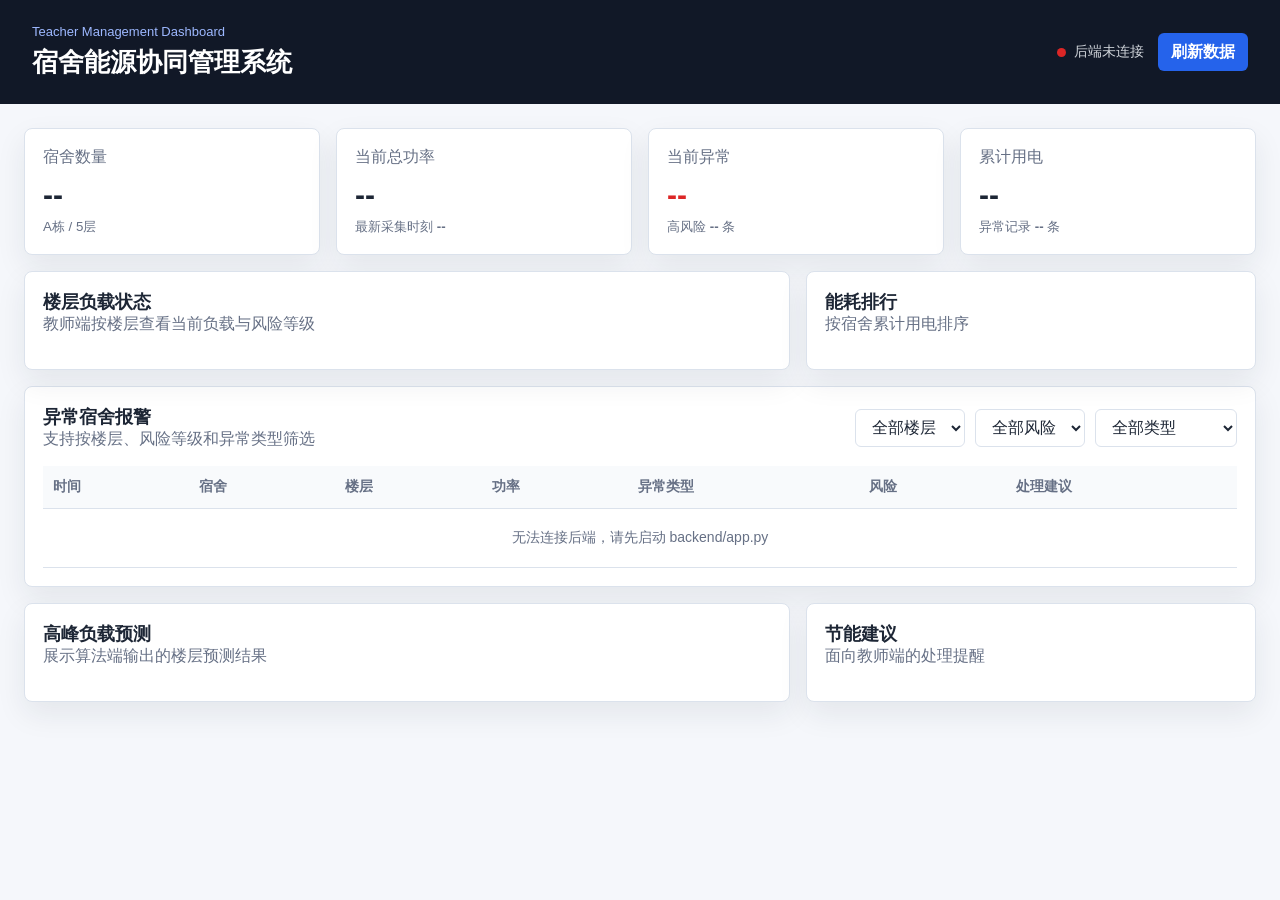
==== frontend/index.html @ a2624750 "python教师端前端" ====
<!doctype html>
<html lang="zh-CN">
  <head>
    <meta charset="UTF-8" />
    <meta name="viewport" content="width=device-width, initial-scale=1.0" />
    <title>宿舍能源协同管理系统 - 教师端</title>
    <link rel="stylesheet" href="./styles.css" />
  </head>
  <body>
    <header class="topbar">
      <div>
        <p class="eyebrow">Teacher Management Dashboard</p>
        <h1>宿舍能源协同管理系统</h1>
      </div>
      <div class="toolbar">
        <span id="apiStatus" class="status-dot">连接中</span>
        <button id="refreshBtn" type="button">刷新数据</button>
      </div>
    </header>

    <main>
      <section class="summary-grid" aria-label="系统总览">
        <article class="metric">
          <span>宿舍数量</span>
          <strong id="dormCount">--</strong>
          <small id="buildingInfo">A栋 / 5层</small>
        </article>
        <article class="metric">
          <span>当前总功率</span>
          <strong id="currentPower">--</strong>
          <small>最新采集时刻 <b id="latestTime">--</b></small>
        </article>
        <article class="metric warn">
          <span>当前异常</span>
          <strong id="currentAbnormal">--</strong>
          <small>高风险 <b id="highRiskCount">--</b> 条</small>
        </article>
        <article class="metric">
          <span>累计用电</span>
          <strong id="totalEnergy">--</strong>
          <small>异常记录 <b id="abnormalTotal">--</b> 条</small>
        </article>
      </section>

      <section class="layout">
        <div class="panel wide">
          <div class="panel-head">
            <div>
              <h2>楼层负载状态</h2>
              <p>教师端按楼层查看当前负载与风险等级</p>
            </div>
          </div>
          <div id="floorCards" class="floor-grid"></div>
        </div>

        <div class="panel">
          <div class="panel-head">
            <div>
              <h2>能耗排行</h2>
              <p>按宿舍累计用电排序</p>
            </div>
          </div>
          <div id="rankingList" class="ranking-list"></div>
        </div>
      </section>

      <section class="panel">
        <div class="panel-head table-head">
          <div>
            <h2>异常宿舍报警</h2>
            <p>支持按楼层、风险等级和异常类型筛选</p>
          </div>
          <div class="filters">
            <select id="floorFilter" aria-label="楼层筛选">
              <option value="">全部楼层</option>
              <option value="1">1楼</option>
              <option value="2">2楼</option>
              <option value="3">3楼</option>
              <option value="4">4楼</option>
              <option value="5">5楼</option>
            </select>
            <select id="riskFilter" aria-label="风险筛选">
              <option value="">全部风险</option>
              <option value="中">中风险</option>
              <option value="高">高风险</option>
            </select>
            <select id="typeFilter" aria-label="异常类型筛选">
              <option value="">全部类型</option>
              <option value="无人宿舍耗电">无人宿舍耗电</option>
              <option value="疑似高功率违规用电">高功率违规</option>
              <option value="楼层过载风险">楼层过载</option>
            </select>
          </div>
        </div>
        <div class="table-wrap">
          <table>
            <thead>
              <tr>
                <th>时间</th>
                <th>宿舍</th>
                <th>楼层</th>
                <th>功率</th>
                <th>异常类型</th>
                <th>风险</th>
                <th>处理建议</th>
              </tr>
            </thead>
            <tbody id="abnormalTable"></tbody>
          </table>
        </div>
      </section>

      <section class="layout">
        <div class="panel">
          <div class="panel-head">
            <div>
              <h2>高峰负载预测</h2>
              <p>展示算法端输出的楼层预测结果</p>
            </div>
          </div>
          <div id="predictionList" class="compact-list"></div>
        </div>

        <div class="panel">
          <div class="panel-head">
            <div>
              <h2>节能建议</h2>
              <p>面向教师端的处理提醒</p>
            </div>
          </div>
          <div id="suggestionList" class="compact-list"></div>
        </div>
      </section>
    </main>

    <script src="./app.js"></script>
  </body>
</html>
---- frontend/styles.css ----
:root {
  --bg: #f5f7fb;
  --panel: #ffffff;
  --text: #1d2635;
  --muted: #667085;
  --line: #dbe2ec;
  --brand: #2563eb;
  --brand-soft: #eaf1ff;
  --good: #0f9f6e;
  --warn: #d97706;
  --danger: #dc2626;
  --shadow: 0 12px 30px rgba(29, 38, 53, 0.08);
}

* {
  box-sizing: border-box;
}

body {
  margin: 0;
  background: var(--bg);
  color: var(--text);
  font-family: "Microsoft YaHei", "PingFang SC", Arial, sans-serif;
}

.topbar {
  display: flex;
  align-items: center;
  justify-content: space-between;
  gap: 24px;
  padding: 24px 32px;
  background: #111827;
  color: #fff;
}

.eyebrow {
  margin: 0 0 6px;
  color: #9db8ff;
  font-size: 13px;
}

h1,
h2,
p {
  margin: 0;
}

h1 {
  font-size: 26px;
  font-weight: 700;
}

h2 {
  font-size: 18px;
}

.toolbar {
  display: flex;
  align-items: center;
  gap: 14px;
}

button,
select {
  height: 38px;
  border: 1px solid var(--line);
  border-radius: 6px;
  background: #fff;
  color: var(--text);
  padding: 0 12px;
  font: inherit;
}

button {
  cursor: pointer;
  border-color: transparent;
  background: var(--brand);
  color: #fff;
  font-weight: 600;
}

.status-dot {
  display: inline-flex;
  align-items: center;
  gap: 8px;
  color: #d1d5db;
  font-size: 14px;
}

.status-dot::before {
  content: "";
  width: 9px;
  height: 9px;
  border-radius: 50%;
  background: var(--warn);
}

.status-dot.online::before {
  background: var(--good);
}

.status-dot.offline::before {
  background: var(--danger);
}

main {
  width: min(1360px, calc(100% - 48px));
  margin: 24px auto 40px;
}

.summary-grid {
  display: grid;
  grid-template-columns: repeat(4, minmax(0, 1fr));
  gap: 16px;
}

.metric,
.panel {
  background: var(--panel);
  border: 1px solid var(--line);
  border-radius: 8px;
  box-shadow: var(--shadow);
}

.metric {
  padding: 18px;
}

.metric span,
.metric small,
.panel-head p {
  color: var(--muted);
}

.metric strong {
  display: block;
  margin: 10px 0 6px;
  font-size: 30px;
  line-height: 1.1;
}

.metric.warn strong {
  color: var(--danger);
}

.layout {
  display: grid;
  grid-template-columns: minmax(0, 1.7fr) minmax(320px, 1fr);
  gap: 16px;
  margin-top: 16px;
}

.panel {
  margin-top: 16px;
  padding: 18px;
}

.layout .panel {
  margin-top: 0;
}

.panel-head {
  display: flex;
  align-items: flex-start;
  justify-content: space-between;
  gap: 16px;
  margin-bottom: 16px;
}

.table-head {
  align-items: center;
}

.filters {
  display: flex;
  flex-wrap: wrap;
  gap: 10px;
}

.floor-grid {
  display: grid;
  grid-template-columns: repeat(5, minmax(0, 1fr));
  gap: 12px;
}

.floor-card {
  border: 1px solid var(--line);
  border-radius: 8px;
  padding: 14px;
  background: #fbfcff;
}

.floor-card strong {
  display: block;
  margin: 8px 0;
  font-size: 24px;
}

.tag {
  display: inline-flex;
  align-items: center;
  justify-content: center;
  min-width: 42px;
  height: 24px;
  border-radius: 999px;
  padding: 0 10px;
  font-size: 13px;
  font-weight: 700;
}

.risk-low {
  background: #e8f7f1;
  color: var(--good);
}

.risk-mid {
  background: #fff4df;
  color: var(--warn);
}

.risk-high {
  background: #ffebeb;
  color: var(--danger);
}

.ranking-list,
.compact-list {
  display: grid;
  gap: 10px;
}

.rank-item,
.compact-item {
  display: grid;
  grid-template-columns: auto 1fr auto;
  align-items: center;
  gap: 12px;
  border: 1px solid var(--line);
  border-radius: 8px;
  padding: 11px 12px;
  background: #fbfcff;
}

.rank-num {
  width: 28px;
  height: 28px;
  border-radius: 50%;
  background: var(--brand-soft);
  color: var(--brand);
  display: inline-flex;
  align-items: center;
  justify-content: center;
  font-weight: 700;
}

.table-wrap {
  overflow-x: auto;
}

table {
  width: 100%;
  border-collapse: collapse;
  min-width: 920px;
}

th,
td {
  border-bottom: 1px solid var(--line);
  padding: 12px 10px;
  text-align: left;
  vertical-align: top;
  font-size: 14px;
}

th {
  color: var(--muted);
  font-weight: 700;
  background: #f8fafc;
}

td:last-child {
  max-width: 420px;
}

.empty {
  padding: 20px;
  color: var(--muted);
  text-align: center;
}

@media (max-width: 980px) {
  .summary-grid,
  .layout,
  .floor-grid {
    grid-template-columns: 1fr;
  }

  .topbar,
  .panel-head,
  .table-head {
    flex-direction: column;
    align-items: stretch;
  }

  main {
    width: min(100% - 28px, 1360px);
  }
}
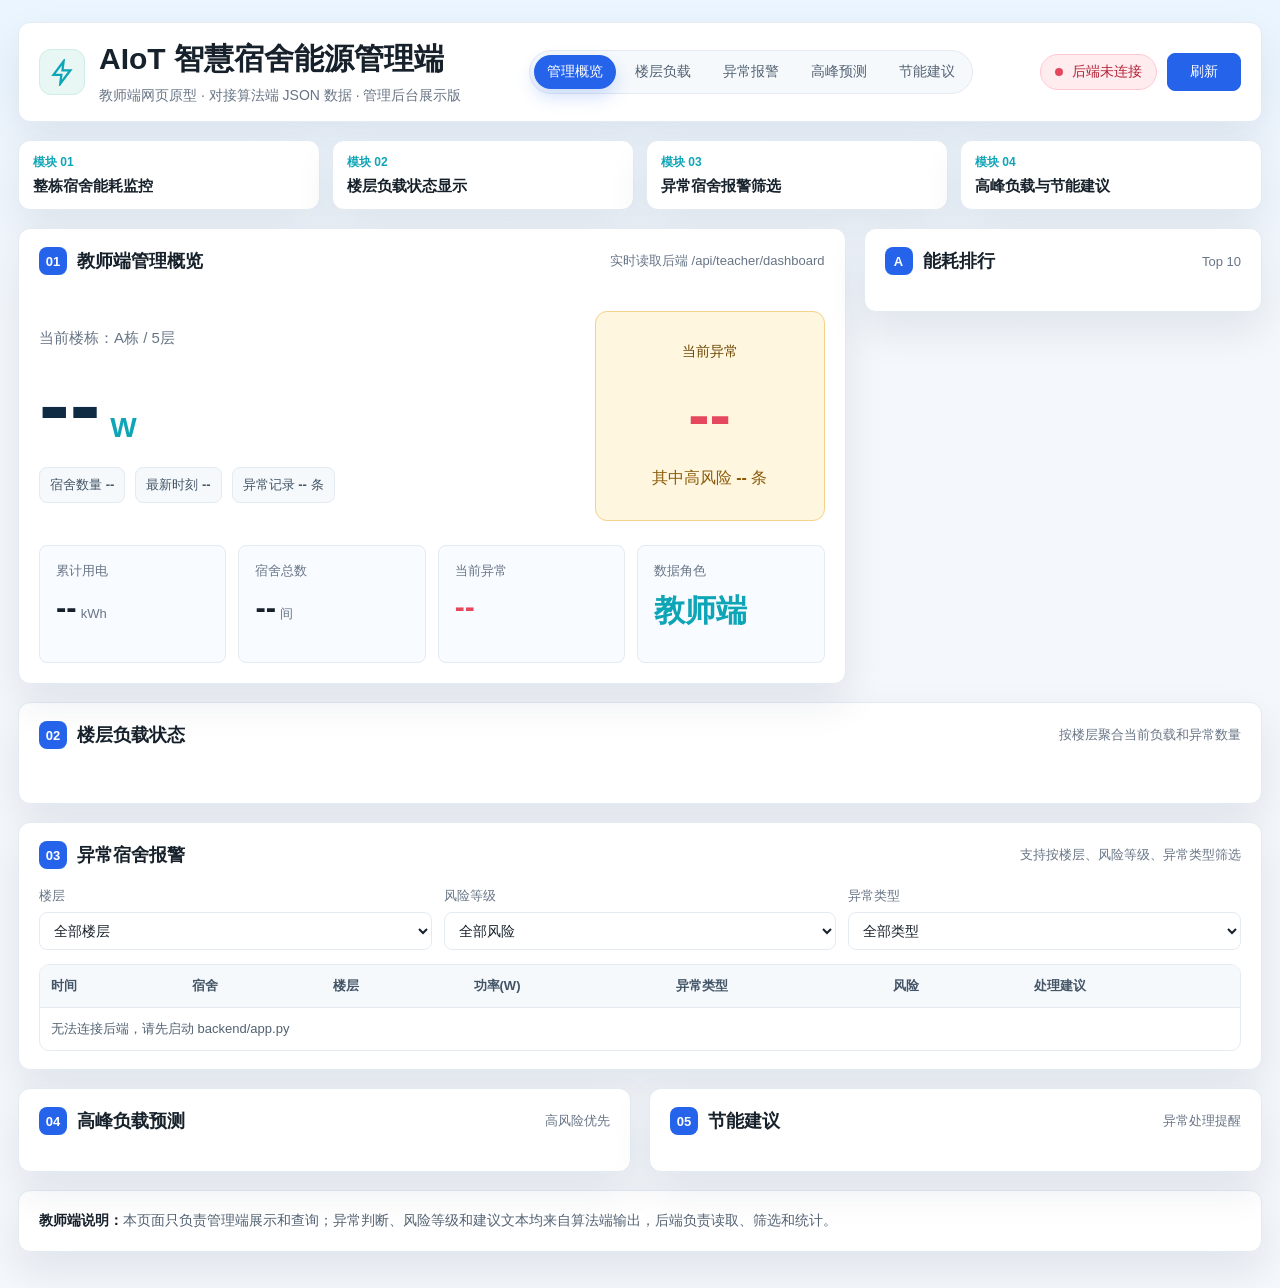
==== commit 08b5b0f0: "统一教师端前端风格" ====
--- a/frontend/index.html
+++ b/frontend/index.html
@@ -3,74 +3,115 @@
   <head>
     <meta charset="UTF-8" />
     <meta name="viewport" content="width=device-width, initial-scale=1.0" />
-    <title>宿舍能源协同管理系统 - 教师端</title>
+    <title>AIoT 智慧宿舍能源管理端</title>
     <link rel="stylesheet" href="./styles.css" />
   </head>
   <body>
-    <header class="topbar">
-      <div>
-        <p class="eyebrow">Teacher Management Dashboard</p>
-        <h1>宿舍能源协同管理系统</h1>
-      </div>
-      <div class="toolbar">
-        <span id="apiStatus" class="status-dot">连接中</span>
-        <button id="refreshBtn" type="button">刷新数据</button>
-      </div>
-    </header>
+    <main class="app">
+      <header class="topbar">
+        <div class="brand">
+          <div class="brand-mark" aria-hidden="true">
+            <svg viewBox="0 0 24 24" fill="none" stroke="currentColor" stroke-width="2">
+              <path d="M13 2 4 14h7l-1 8 9-12h-7l1-8Z"></path>
+            </svg>
+          </div>
+          <div>
+            <h1>AIoT 智慧宿舍能源管理端</h1>
+            <p class="subtitle">教师端网页原型 · 对接算法端 JSON 数据 · 管理后台展示版</p>
+          </div>
+        </div>
 
-    <main>
-      <section class="summary-grid" aria-label="系统总览">
-        <article class="metric">
-          <span>宿舍数量</span>
-          <strong id="dormCount">--</strong>
-          <small id="buildingInfo">A栋 / 5层</small>
-        </article>
-        <article class="metric">
-          <span>当前总功率</span>
-          <strong id="currentPower">--</strong>
-          <small>最新采集时刻 <b id="latestTime">--</b></small>
-        </article>
-        <article class="metric warn">
-          <span>当前异常</span>
-          <strong id="currentAbnormal">--</strong>
-          <small>高风险 <b id="highRiskCount">--</b> 条</small>
-        </article>
-        <article class="metric">
-          <span>累计用电</span>
-          <strong id="totalEnergy">--</strong>
-          <small>异常记录 <b id="abnormalTotal">--</b> 条</small>
-        </article>
+        <nav class="nav-links" aria-label="页面导航">
+          <a href="#overview" class="active">管理概览</a>
+          <a href="#floors">楼层负载</a>
+          <a href="#alerts">异常报警</a>
+          <a href="#predictions">高峰预测</a>
+          <a href="#suggestions">节能建议</a>
+        </nav>
+
+        <div class="top-actions">
+          <div id="apiStatus" class="status-pill"><span class="pulse"></span> 连接中</div>
+          <button id="refreshBtn" class="query-button" type="button">刷新</button>
+        </div>
+      </header>
+
+      <section class="module-strip" aria-label="教师端核心功能">
+        <div class="module-pill"><span>模块 01</span><b>整栋宿舍能耗监控</b></div>
+        <div class="module-pill"><span>模块 02</span><b>楼层负载状态显示</b></div>
+        <div class="module-pill"><span>模块 03</span><b>异常宿舍报警筛选</b></div>
+        <div class="module-pill"><span>模块 04</span><b>高峰负载与节能建议</b></div>
       </section>
 
-      <section class="layout">
-        <div class="panel wide">
-          <div class="panel-head">
+      <section class="manager-grid" id="overview">
+        <article class="panel live-panel manager-hero">
+          <div class="panel-header">
+            <h2 class="module-title"><span class="module-index">01</span>教师端管理概览</h2>
+            <span class="panel-note">实时读取后端 /api/teacher/dashboard</span>
+          </div>
+          <div class="overview-main">
             <div>
-              <h2>楼层负载状态</h2>
-              <p>教师端按楼层查看当前负载与风险等级</p>
+              <div class="room">当前楼栋：<span id="buildingInfo">A栋 / 5层</span></div>
+              <div class="watts"><strong id="currentPower">--</strong><span>W</span></div>
+              <div class="readout-meta">
+                <span class="mini-chip">宿舍数量 <b id="dormCount">--</b></span>
+                <span class="mini-chip">最新时刻 <b id="latestTime">--</b></span>
+                <span class="mini-chip">异常记录 <b id="abnormalTotal">--</b> 条</span>
+              </div>
+            </div>
+            <div class="risk-box">
+              <span>当前异常</span>
+              <strong id="currentAbnormal">--</strong>
+              <p>其中高风险 <b id="highRiskCount">--</b> 条</p>
             </div>
           </div>
-          <div id="floorCards" class="floor-grid"></div>
+          <div class="metric-grid">
+            <div class="metric">
+              <label>累计用电</label>
+              <strong id="totalEnergy">--</strong><span>kWh</span>
+            </div>
+            <div class="metric">
+              <label>宿舍总数</label>
+              <strong id="dormCountMirror">--</strong><span>间</span>
+            </div>
+            <div class="metric">
+              <label>当前异常</label>
+              <span class="status-text" id="currentAbnormalMirror">--</span>
+            </div>
+            <div class="metric">
+              <label>数据角色</label>
+              <strong class="role-text">教师端</strong>
+            </div>
+          </div>
+        </article>
+
+        <aside class="side">
+          <article class="panel">
+            <div class="panel-header">
+              <h2 class="module-title"><span class="module-index">A</span>能耗排行</h2>
+              <span class="panel-note">Top 10</span>
+            </div>
+            <div id="rankingList" class="ranking-list"></div>
+          </article>
+        </aside>
+      </section>
+
+      <section class="panel floor-panel" id="floors">
+        <div class="panel-header">
+          <h2 class="module-title"><span class="module-index">02</span>楼层负载状态</h2>
+          <span class="panel-note">按楼层聚合当前负载和异常数量</span>
+        </div>
+        <div id="floorCards" class="module-strip floor-strip"></div>
+      </section>
+
+      <section class="panel query-panel" id="alerts">
+        <div class="panel-header">
+          <h2 class="module-title"><span class="module-index">03</span>异常宿舍报警</h2>
+          <span class="panel-note">支持按楼层、风险等级、异常类型筛选</span>
         </div>
 
-        <div class="panel">
-          <div class="panel-head">
-            <div>
-              <h2>能耗排行</h2>
-              <p>按宿舍累计用电排序</p>
-            </div>
-          </div>
-          <div id="rankingList" class="ranking-list"></div>
-        </div>
-      </section>
-
-      <section class="panel">
-        <div class="panel-head table-head">
-          <div>
-            <h2>异常宿舍报警</h2>
-            <p>支持按楼层、风险等级和异常类型筛选</p>
-          </div>
-          <div class="filters">
+        <div class="query-filters teacher-filters">
+          <label>
+            <span>楼层</span>
             <select id="floorFilter" aria-label="楼层筛选">
               <option value="">全部楼层</option>
               <option value="1">1楼</option>
@@ -79,27 +120,34 @@
               <option value="4">4楼</option>
               <option value="5">5楼</option>
             </select>
+          </label>
+          <label>
+            <span>风险等级</span>
             <select id="riskFilter" aria-label="风险筛选">
               <option value="">全部风险</option>
               <option value="中">中风险</option>
               <option value="高">高风险</option>
             </select>
+          </label>
+          <label>
+            <span>异常类型</span>
             <select id="typeFilter" aria-label="异常类型筛选">
               <option value="">全部类型</option>
               <option value="无人宿舍耗电">无人宿舍耗电</option>
               <option value="疑似高功率违规用电">高功率违规</option>
               <option value="楼层过载风险">楼层过载</option>
             </select>
-          </div>
+          </label>
         </div>
+
         <div class="table-wrap">
-          <table>
+          <table class="data-table">
             <thead>
               <tr>
                 <th>时间</th>
                 <th>宿舍</th>
                 <th>楼层</th>
-                <th>功率</th>
+                <th>功率(W)</th>
                 <th>异常类型</th>
                 <th>风险</th>
                 <th>处理建议</th>
@@ -110,26 +158,26 @@
         </div>
       </section>
 
-      <section class="layout">
-        <div class="panel">
-          <div class="panel-head">
-            <div>
-              <h2>高峰负载预测</h2>
-              <p>展示算法端输出的楼层预测结果</p>
-            </div>
+      <section class="content-grid bottom-grid">
+        <article class="panel" id="predictions">
+          <div class="panel-header">
+            <h2 class="module-title"><span class="module-index">04</span>高峰负载预测</h2>
+            <span class="panel-note">高风险优先</span>
           </div>
-          <div id="predictionList" class="compact-list"></div>
-        </div>
+          <div id="predictionList" class="notice-list"></div>
+        </article>
 
-        <div class="panel">
-          <div class="panel-head">
-            <div>
-              <h2>节能建议</h2>
-              <p>面向教师端的处理提醒</p>
-            </div>
+        <article class="panel" id="suggestions">
+          <div class="panel-header">
+            <h2 class="module-title"><span class="module-index">05</span>节能建议</h2>
+            <span class="panel-note">异常处理提醒</span>
           </div>
-          <div id="suggestionList" class="compact-list"></div>
-        </div>
+          <div id="suggestionList" class="advice-list"></div>
+        </article>
+      </section>
+
+      <section class="footer-script">
+        <b>教师端说明：</b>本页面只负责管理端展示和查询；异常判断、风险等级和建议文本均来自算法端输出，后端负责读取、筛选和统计。
       </section>
     </main>
 
--- a/frontend/styles.css
+++ b/frontend/styles.css
@@ -1,308 +1,698 @@
 :root {
-  --bg: #f5f7fb;
+  --bg: #f4f7fb;
   --panel: #ffffff;
-  --text: #1d2635;
-  --muted: #667085;
-  --line: #dbe2ec;
-  --brand: #2563eb;
-  --brand-soft: #eaf1ff;
-  --good: #0f9f6e;
-  --warn: #d97706;
-  --danger: #dc2626;
-  --shadow: 0 12px 30px rgba(29, 38, 53, 0.08);
+  --panel-strong: #f8fbff;
+  --line: #e3eaf2;
+  --text: #17212b;
+  --muted: #687586;
+  --cyan: #0ea5b7;
+  --green: #18a66a;
+  --amber: #d89513;
+  --red: #e5485d;
+  --blue: #2563eb;
+  --shadow: 0 18px 42px rgba(27, 47, 73, 0.09);
+  font-family: "Inter", "PingFang SC", "Microsoft YaHei", Arial, sans-serif;
 }
 
 * {
   box-sizing: border-box;
 }
 
+html {
+  scroll-behavior: smooth;
+}
+
 body {
   margin: 0;
-  background: var(--bg);
+  min-height: 100vh;
   color: var(--text);
-  font-family: "Microsoft YaHei", "PingFang SC", Arial, sans-serif;
+  background:
+    linear-gradient(180deg, #eaf5ff 0, rgba(234, 245, 255, 0) 330px),
+    var(--bg);
+  overflow-x: hidden;
+}
+
+.app {
+  width: min(1280px, calc(100% - 36px));
+  margin: 0 auto;
+  padding: 22px 0 36px;
+}
+
+.topbar,
+.panel,
+.module-pill,
+.footer-script {
+  border: 1px solid var(--line);
+  background: var(--panel);
+  box-shadow: var(--shadow);
 }
 
 .topbar {
   display: flex;
   align-items: center;
   justify-content: space-between;
-  gap: 24px;
-  padding: 24px 32px;
-  background: #111827;
-  color: #fff;
-}
-
-.eyebrow {
-  margin: 0 0 6px;
-  color: #9db8ff;
-  font-size: 13px;
+  gap: 18px;
+  padding: 16px 20px;
+  border-radius: 12px;
+}
+
+.brand {
+  display: flex;
+  align-items: center;
+  gap: 14px;
+  min-width: 0;
+}
+
+.brand-mark {
+  width: 46px;
+  height: 46px;
+  display: grid;
+  place-items: center;
+  border-radius: 12px;
+  color: var(--cyan);
+  background: #e8f7f4;
+  border: 1px solid #cdeee7;
+  flex: 0 0 auto;
+}
+
+.brand-mark svg {
+  width: 27px;
+  height: 27px;
 }
 
 h1,
 h2,
+h3,
 p {
-  margin: 0;
+  margin-top: 0;
 }
 
 h1 {
-  font-size: 26px;
-  font-weight: 700;
+  margin-bottom: 0;
+  font-size: clamp(22px, 3vw, 30px);
+  font-weight: 800;
+  letter-spacing: 0;
 }
 
 h2 {
+  margin-bottom: 0;
   font-size: 18px;
-}
-
-.toolbar {
-  display: flex;
-  align-items: center;
-  gap: 14px;
-}
-
-button,
-select {
-  height: 38px;
-  border: 1px solid var(--line);
-  border-radius: 6px;
-  background: #fff;
+  font-weight: 760;
+  letter-spacing: 0;
+}
+
+.subtitle {
+  margin: 5px 0 0;
+  color: var(--muted);
+  font-size: 14px;
+  line-height: 1.45;
+}
+
+.nav-links {
+  display: flex;
+  align-items: center;
+  gap: 6px;
+  padding: 4px;
+  border: 1px solid var(--line);
+  border-radius: 999px;
+  background: #f6f9fc;
+}
+
+.nav-links a {
+  color: #526273;
+  text-decoration: none;
+  font-size: 14px;
+  padding: 8px 13px;
+  border-radius: 999px;
+  white-space: nowrap;
+}
+
+.nav-links a.active {
+  color: #ffffff;
+  background: var(--blue);
+  box-shadow: 0 8px 18px rgba(37, 99, 235, 0.2);
+}
+
+.top-actions {
+  display: flex;
+  align-items: center;
+  gap: 10px;
+  flex: 0 0 auto;
+}
+
+.status-pill {
+  display: inline-flex;
+  align-items: center;
+  gap: 9px;
+  min-height: 36px;
+  padding: 0 14px;
+  border-radius: 999px;
+  color: #9a6508;
+  background: #fff6df;
+  border: 1px solid #f2d18a;
+  white-space: nowrap;
+  font-size: 14px;
+}
+
+.status-pill.online {
+  color: #0f7a51;
+  background: #e9f9f1;
+  border-color: #bdebd5;
+}
+
+.status-pill.offline {
+  color: #b42336;
+  background: #ffecef;
+  border-color: #ffc8d0;
+}
+
+.pulse {
+  width: 8px;
+  height: 8px;
+  border-radius: 50%;
+  background: var(--amber);
+  box-shadow: 0 0 0 0 rgba(216, 149, 19, 0.45);
+  animation: pulse 1.8s infinite;
+}
+
+.status-pill.online .pulse {
+  background: var(--green);
+  box-shadow: 0 0 0 0 rgba(24, 166, 106, 0.45);
+}
+
+.status-pill.offline .pulse {
+  background: var(--red);
+  box-shadow: 0 0 0 0 rgba(229, 72, 93, 0.45);
+}
+
+@keyframes pulse {
+  70% {
+    box-shadow: 0 0 0 12px rgba(24, 166, 106, 0);
+  }
+  100% {
+    box-shadow: 0 0 0 0 rgba(24, 166, 106, 0);
+  }
+}
+
+.module-strip {
+  display: grid;
+  grid-template-columns: repeat(4, 1fr);
+  gap: 12px;
+  margin-top: 18px;
+}
+
+.module-pill {
+  min-height: 68px;
+  padding: 13px 14px;
+  border-radius: 12px;
   color: var(--text);
-  padding: 0 12px;
-  font: inherit;
-}
-
-button {
-  cursor: pointer;
-  border-color: transparent;
-  background: var(--brand);
-  color: #fff;
-  font-weight: 600;
-}
-
-.status-dot {
-  display: inline-flex;
-  align-items: center;
-  gap: 8px;
-  color: #d1d5db;
-  font-size: 14px;
-}
-
-.status-dot::before {
-  content: "";
-  width: 9px;
-  height: 9px;
-  border-radius: 50%;
-  background: var(--warn);
-}
-
-.status-dot.online::before {
-  background: var(--good);
-}
-
-.status-dot.offline::before {
-  background: var(--danger);
-}
-
-main {
-  width: min(1360px, calc(100% - 48px));
-  margin: 24px auto 40px;
-}
-
-.summary-grid {
-  display: grid;
-  grid-template-columns: repeat(4, minmax(0, 1fr));
-  gap: 16px;
-}
-
-.metric,
+}
+
+.module-pill span {
+  display: block;
+  color: var(--cyan);
+  font-size: 12px;
+  font-weight: 760;
+  margin-bottom: 6px;
+}
+
+.module-pill b {
+  font-size: 15px;
+}
+
+.manager-grid,
+.content-grid {
+  display: grid;
+  gap: 18px;
+  margin-top: 18px;
+}
+
+.manager-grid {
+  grid-template-columns: 1.35fr 0.65fr;
+}
+
+.content-grid {
+  grid-template-columns: 1fr 1fr;
+}
+
 .panel {
-  background: var(--panel);
-  border: 1px solid var(--line);
+  border-radius: 12px;
+  overflow: hidden;
+}
+
+.panel-header {
+  display: flex;
+  align-items: center;
+  justify-content: space-between;
+  gap: 12px;
+  padding: 18px 20px 0;
+}
+
+.module-title {
+  display: flex;
+  align-items: center;
+  gap: 10px;
+}
+
+.module-index {
+  display: inline-grid;
+  place-items: center;
+  width: 28px;
+  height: 28px;
   border-radius: 8px;
-  box-shadow: var(--shadow);
-}
-
-.metric {
-  padding: 18px;
-}
-
-.metric span,
-.metric small,
-.panel-head p {
-  color: var(--muted);
-}
-
-.metric strong {
-  display: block;
-  margin: 10px 0 6px;
-  font-size: 30px;
-  line-height: 1.1;
-}
-
-.metric.warn strong {
-  color: var(--danger);
-}
-
-.layout {
-  display: grid;
-  grid-template-columns: minmax(0, 1.7fr) minmax(320px, 1fr);
-  gap: 16px;
-  margin-top: 16px;
-}
-
-.panel {
-  margin-top: 16px;
-  padding: 18px;
-}
-
-.layout .panel {
-  margin-top: 0;
-}
-
-.panel-head {
-  display: flex;
-  align-items: flex-start;
-  justify-content: space-between;
-  gap: 16px;
-  margin-bottom: 16px;
-}
-
-.table-head {
-  align-items: center;
-}
-
-.filters {
+  color: #ffffff;
+  background: var(--blue);
+  font-size: 13px;
+  font-weight: 850;
+  flex: 0 0 auto;
+}
+
+.panel-note {
+  color: var(--muted);
+  font-size: 13px;
+  white-space: nowrap;
+}
+
+.manager-hero {
+  min-height: 430px;
+  padding-bottom: 20px;
+}
+
+.overview-main {
+  display: grid;
+  grid-template-columns: 1fr 230px;
+  gap: 22px;
+  padding: 36px 20px 0;
+  align-items: center;
+}
+
+.room {
+  color: var(--muted);
+  font-size: 15px;
+  margin-bottom: 14px;
+}
+
+.watts {
+  display: flex;
+  align-items: baseline;
+  gap: 10px;
+  line-height: 0.95;
+}
+
+.watts strong {
+  font-size: clamp(58px, 8vw, 92px);
+  font-weight: 850;
+  letter-spacing: 0;
+  color: #0f2a43;
+}
+
+.watts span {
+  color: var(--cyan);
+  font-size: 28px;
+  font-weight: 760;
+}
+
+.readout-meta {
   display: flex;
   flex-wrap: wrap;
   gap: 10px;
-}
-
-.floor-grid {
-  display: grid;
-  grid-template-columns: repeat(5, minmax(0, 1fr));
+  margin-top: 18px;
+}
+
+.mini-chip {
+  padding: 8px 10px;
+  border-radius: 8px;
+  color: #425466;
+  background: #f5f9fc;
+  border: 1px solid var(--line);
+  font-size: 13px;
+}
+
+.risk-box {
+  min-height: 210px;
+  border-radius: 12px;
+  background: #fff6df;
+  border: 1px solid #f2d18a;
+  color: #6d4600;
+  display: grid;
+  place-items: center;
+  text-align: center;
+  padding: 20px;
+}
+
+.risk-box span {
+  font-size: 14px;
+}
+
+.risk-box strong {
+  font-size: 64px;
+  color: var(--red);
+  line-height: 1;
+}
+
+.risk-box p {
+  margin: 0;
+  color: #8a5a08;
+}
+
+.metric-grid {
+  display: grid;
+  grid-template-columns: repeat(4, 1fr);
   gap: 12px;
-}
-
-.floor-card {
-  border: 1px solid var(--line);
+  padding: 24px 20px 0;
+}
+
+.metric {
+  min-height: 118px;
+  padding: 16px;
   border-radius: 8px;
-  padding: 14px;
-  background: #fbfcff;
+  background: var(--panel-strong);
+  border: 1px solid var(--line);
+}
+
+.metric label {
+  display: block;
+  color: var(--muted);
+  font-size: 13px;
+  margin-bottom: 10px;
+}
+
+.metric strong {
+  font-size: 31px;
+  letter-spacing: 0;
+}
+
+.metric span {
+  color: var(--muted);
+  font-size: 13px;
+  margin-left: 4px;
+}
+
+.metric .status-text {
+  color: var(--red);
+  margin-left: 0;
+  font-size: 30px;
+  font-weight: 820;
+}
+
+.role-text {
+  color: var(--cyan);
+}
+
+.side {
+  display: grid;
+  gap: 18px;
+  align-content: start;
+}
+
+.ranking-list {
+  padding: 16px 18px 20px;
+  display: grid;
+  gap: 10px;
+}
+
+.rank-item {
+  display: grid;
+  grid-template-columns: 36px 1fr auto;
+  gap: 12px;
+  align-items: center;
+  padding: 12px;
+  border-radius: 8px;
+  background: var(--panel-strong);
+  border: 1px solid var(--line);
+}
+
+.rank-num {
+  width: 36px;
+  height: 36px;
+  display: grid;
+  place-items: center;
+  border-radius: 8px;
+  background: #eaf7fb;
+  color: var(--cyan);
+  border: 1px solid #cceef4;
+  font-weight: 760;
+}
+
+.rank-item strong {
+  display: block;
+  margin-bottom: 4px;
+}
+
+.rank-item p {
+  margin: 0;
+  color: var(--muted);
+  font-size: 12px;
+}
+
+.floor-panel,
+.query-panel {
+  margin-top: 18px;
+  padding-bottom: 18px;
+}
+
+.floor-strip {
+  grid-template-columns: repeat(5, 1fr);
+  padding: 0 20px 18px;
 }
 
 .floor-card strong {
   display: block;
-  margin: 8px 0;
-  font-size: 24px;
-}
-
+  margin: 6px 0;
+  font-size: 22px;
+}
+
+.floor-card p {
+  margin: 8px 0 0;
+  color: var(--muted);
+  font-size: 13px;
+}
+
+.query-filters {
+  display: grid;
+  grid-template-columns: repeat(5, minmax(0, 1fr)) auto;
+  gap: 12px;
+  padding: 18px 20px 0;
+  align-items: end;
+}
+
+.teacher-filters {
+  grid-template-columns: repeat(3, minmax(0, 1fr));
+}
+
+.query-filters label {
+  display: grid;
+  gap: 7px;
+}
+
+.query-filters label span {
+  color: var(--muted);
+  font-size: 13px;
+}
+
+.query-filters select,
+.query-button {
+  height: 38px;
+  border-radius: 8px;
+  border: 1px solid var(--line);
+  background: #ffffff;
+  color: var(--text);
+  font-size: 14px;
+  padding: 0 10px;
+}
+
+.query-button {
+  min-width: 74px;
+  background: var(--blue);
+  color: #ffffff;
+  border-color: var(--blue);
+  cursor: pointer;
+}
+
+.table-wrap {
+  margin: 14px 20px 0;
+  overflow: auto;
+  border: 1px solid var(--line);
+  border-radius: 10px;
+}
+
+.data-table {
+  width: 100%;
+  min-width: 1000px;
+  border-collapse: collapse;
+  font-size: 13px;
+}
+
+.data-table th,
+.data-table td {
+  padding: 12px 11px;
+  border-bottom: 1px solid var(--line);
+  text-align: left;
+  vertical-align: top;
+}
+
+.data-table th {
+  position: sticky;
+  top: 0;
+  z-index: 1;
+  background: #f6f9fc;
+  color: #425466;
+  font-weight: 760;
+}
+
+.data-table td {
+  color: #526273;
+}
+
+.data-table tr:last-child td {
+  border-bottom: 0;
+}
+
+.data-table td:last-child {
+  max-width: 420px;
+}
+
+.risk-tag,
 .tag {
   display: inline-flex;
   align-items: center;
   justify-content: center;
-  min-width: 42px;
+  min-width: 34px;
   height: 24px;
+  padding: 0 8px;
   border-radius: 999px;
-  padding: 0 10px;
-  font-size: 13px;
-  font-weight: 700;
+  font-size: 12px;
+  font-weight: 760;
 }
 
 .risk-low {
-  background: #e8f7f1;
-  color: var(--good);
+  color: #0f7a51;
+  background: #e9f9f1;
 }
 
 .risk-mid {
-  background: #fff4df;
-  color: var(--warn);
+  color: #9a6508;
+  background: #fff6df;
 }
 
 .risk-high {
-  background: #ffebeb;
-  color: var(--danger);
-}
-
-.ranking-list,
-.compact-list {
-  display: grid;
-  gap: 10px;
-}
-
-.rank-item,
+  color: #b42336;
+  background: #ffecef;
+}
+
+.notice-list,
+.advice-list {
+  padding: 16px 18px 20px;
+  display: grid;
+  gap: 12px;
+}
+
 .compact-item {
   display: grid;
-  grid-template-columns: auto 1fr auto;
-  align-items: center;
+  grid-template-columns: 50px 1fr;
   gap: 12px;
-  border: 1px solid var(--line);
+  align-items: start;
+  padding: 13px 0;
+  border-bottom: 1px solid var(--line);
+}
+
+.compact-item:last-child {
+  border-bottom: 0;
+}
+
+.compact-item b,
+.compact-item strong {
+  display: block;
+  margin-bottom: 4px;
+  font-size: 14px;
+}
+
+.compact-item p {
+  margin: 0;
+  color: var(--muted);
+  font-size: 12px;
+  line-height: 1.45;
+}
+
+.advice-list .compact-item {
+  grid-template-columns: 36px 1fr;
+  padding: 14px;
   border-radius: 8px;
-  padding: 11px 12px;
-  background: #fbfcff;
-}
-
-.rank-num {
-  width: 28px;
-  height: 28px;
-  border-radius: 50%;
-  background: var(--brand-soft);
-  color: var(--brand);
-  display: inline-flex;
-  align-items: center;
-  justify-content: center;
-  font-weight: 700;
-}
-
-.table-wrap {
-  overflow-x: auto;
-}
-
-table {
-  width: 100%;
-  border-collapse: collapse;
-  min-width: 920px;
-}
-
-th,
-td {
-  border-bottom: 1px solid var(--line);
-  padding: 12px 10px;
-  text-align: left;
-  vertical-align: top;
+  background: var(--panel-strong);
+  border: 1px solid var(--line);
+}
+
+.empty {
+  padding: 24px;
+  color: var(--muted);
+  text-align: center;
+}
+
+.footer-script {
+  margin-top: 18px;
+  padding: 18px 20px;
+  border-radius: 12px;
+  color: #526273;
+  line-height: 1.7;
   font-size: 14px;
 }
 
-th {
-  color: var(--muted);
-  font-weight: 700;
-  background: #f8fafc;
-}
-
-td:last-child {
-  max-width: 420px;
-}
-
-.empty {
-  padding: 20px;
-  color: var(--muted);
-  text-align: center;
-}
-
-@media (max-width: 980px) {
-  .summary-grid,
-  .layout,
-  .floor-grid {
+.footer-script b {
+  color: var(--text);
+}
+
+@media (max-width: 1020px) {
+  .manager-grid,
+  .content-grid,
+  .overview-main,
+  .module-strip,
+  .floor-strip {
     grid-template-columns: 1fr;
   }
 
-  .topbar,
-  .panel-head,
-  .table-head {
+  .metric-grid {
+    grid-template-columns: repeat(2, 1fr);
+  }
+
+  .topbar {
+    align-items: flex-start;
     flex-direction: column;
-    align-items: stretch;
-  }
-
-  main {
-    width: min(100% - 28px, 1360px);
-  }
-}
+  }
+
+  .nav-links {
+    width: 100%;
+    overflow-x: auto;
+  }
+
+  .query-filters,
+  .teacher-filters {
+    grid-template-columns: repeat(2, minmax(0, 1fr));
+  }
+}
+
+@media (max-width: 640px) {
+  .app {
+    width: min(100% - 22px, 1280px);
+    padding-top: 12px;
+  }
+
+  .panel-header {
+    align-items: flex-start;
+    flex-direction: column;
+  }
+
+  .panel-note {
+    white-space: normal;
+  }
+
+  .metric-grid,
+  .query-filters,
+  .teacher-filters {
+    grid-template-columns: 1fr;
+  }
+
+  .top-actions {
+    width: 100%;
+    justify-content: space-between;
+  }
+}
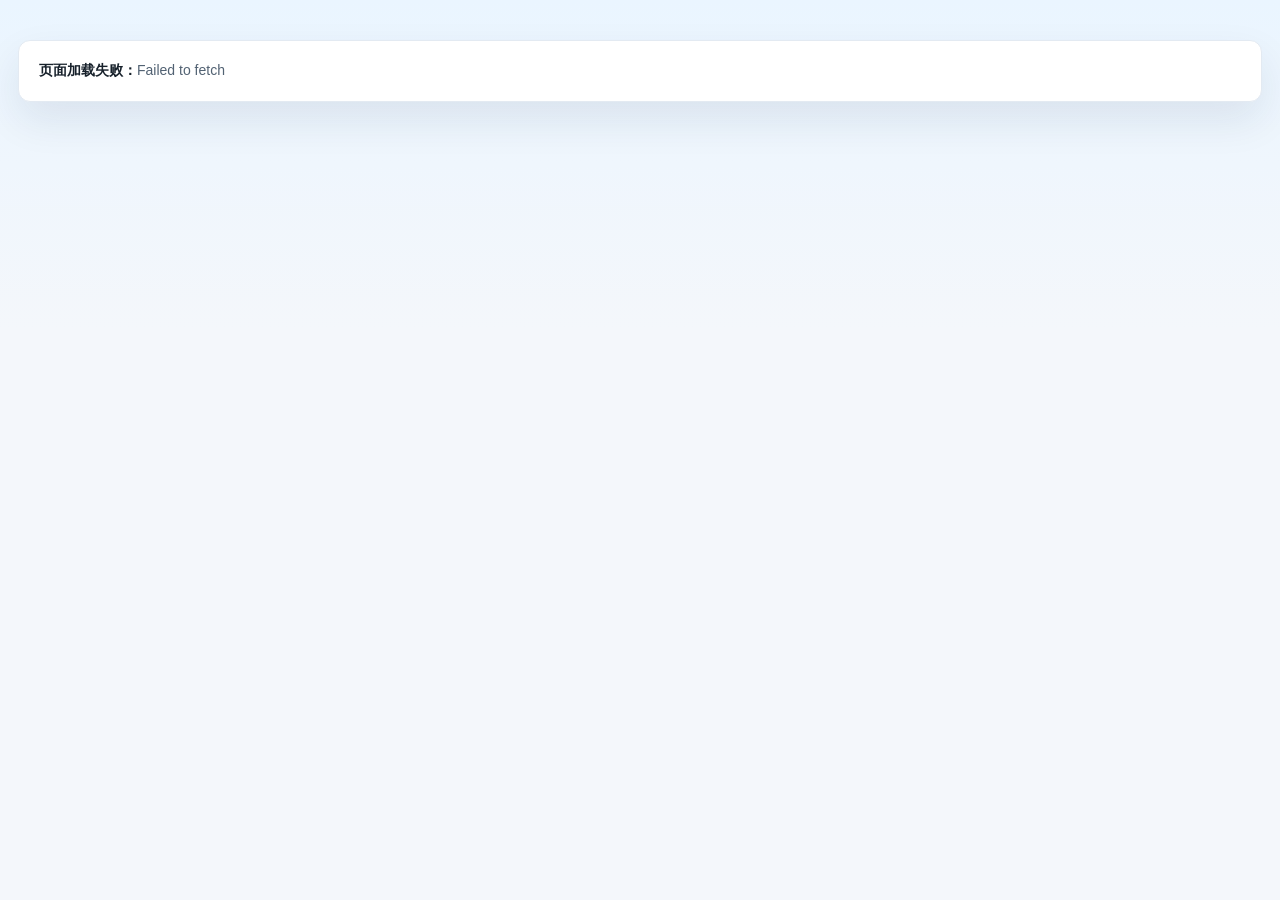
==== commit f8b2ca6c: "教师端真实后端改写" ====
--- a/frontend/index.html
+++ b/frontend/index.html
@@ -4,183 +4,19 @@
     <meta charset="UTF-8" />
     <meta name="viewport" content="width=device-width, initial-scale=1.0" />
     <title>AIoT 智慧宿舍能源管理端</title>
-    <link rel="stylesheet" href="./styles.css" />
+    <link rel="stylesheet" href="./src/styles/main.css" />
   </head>
   <body>
-    <main class="app">
-      <header class="topbar">
-        <div class="brand">
-          <div class="brand-mark" aria-hidden="true">
-            <svg viewBox="0 0 24 24" fill="none" stroke="currentColor" stroke-width="2">
-              <path d="M13 2 4 14h7l-1 8 9-12h-7l1-8Z"></path>
-            </svg>
-          </div>
-          <div>
-            <h1>AIoT 智慧宿舍能源管理端</h1>
-            <p class="subtitle">教师端网页原型 · 对接算法端 JSON 数据 · 管理后台展示版</p>
-          </div>
-        </div>
+    <div id="app"></div>
 
-        <nav class="nav-links" aria-label="页面导航">
-          <a href="#overview" class="active">管理概览</a>
-          <a href="#floors">楼层负载</a>
-          <a href="#alerts">异常报警</a>
-          <a href="#predictions">高峰预测</a>
-          <a href="#suggestions">节能建议</a>
-        </nav>
-
-        <div class="top-actions">
-          <div id="apiStatus" class="status-pill"><span class="pulse"></span> 连接中</div>
-          <button id="refreshBtn" class="query-button" type="button">刷新</button>
-        </div>
-      </header>
-
-      <section class="module-strip" aria-label="教师端核心功能">
-        <div class="module-pill"><span>模块 01</span><b>整栋宿舍能耗监控</b></div>
-        <div class="module-pill"><span>模块 02</span><b>楼层负载状态显示</b></div>
-        <div class="module-pill"><span>模块 03</span><b>异常宿舍报警筛选</b></div>
-        <div class="module-pill"><span>模块 04</span><b>高峰负载与节能建议</b></div>
-      </section>
-
-      <section class="manager-grid" id="overview">
-        <article class="panel live-panel manager-hero">
-          <div class="panel-header">
-            <h2 class="module-title"><span class="module-index">01</span>教师端管理概览</h2>
-            <span class="panel-note">实时读取后端 /api/teacher/dashboard</span>
-          </div>
-          <div class="overview-main">
-            <div>
-              <div class="room">当前楼栋：<span id="buildingInfo">A栋 / 5层</span></div>
-              <div class="watts"><strong id="currentPower">--</strong><span>W</span></div>
-              <div class="readout-meta">
-                <span class="mini-chip">宿舍数量 <b id="dormCount">--</b></span>
-                <span class="mini-chip">最新时刻 <b id="latestTime">--</b></span>
-                <span class="mini-chip">异常记录 <b id="abnormalTotal">--</b> 条</span>
-              </div>
-            </div>
-            <div class="risk-box">
-              <span>当前异常</span>
-              <strong id="currentAbnormal">--</strong>
-              <p>其中高风险 <b id="highRiskCount">--</b> 条</p>
-            </div>
-          </div>
-          <div class="metric-grid">
-            <div class="metric">
-              <label>累计用电</label>
-              <strong id="totalEnergy">--</strong><span>kWh</span>
-            </div>
-            <div class="metric">
-              <label>宿舍总数</label>
-              <strong id="dormCountMirror">--</strong><span>间</span>
-            </div>
-            <div class="metric">
-              <label>当前异常</label>
-              <span class="status-text" id="currentAbnormalMirror">--</span>
-            </div>
-            <div class="metric">
-              <label>数据角色</label>
-              <strong class="role-text">教师端</strong>
-            </div>
-          </div>
-        </article>
-
-        <aside class="side">
-          <article class="panel">
-            <div class="panel-header">
-              <h2 class="module-title"><span class="module-index">A</span>能耗排行</h2>
-              <span class="panel-note">Top 10</span>
-            </div>
-            <div id="rankingList" class="ranking-list"></div>
-          </article>
-        </aside>
-      </section>
-
-      <section class="panel floor-panel" id="floors">
-        <div class="panel-header">
-          <h2 class="module-title"><span class="module-index">02</span>楼层负载状态</h2>
-          <span class="panel-note">按楼层聚合当前负载和异常数量</span>
-        </div>
-        <div id="floorCards" class="module-strip floor-strip"></div>
-      </section>
-
-      <section class="panel query-panel" id="alerts">
-        <div class="panel-header">
-          <h2 class="module-title"><span class="module-index">03</span>异常宿舍报警</h2>
-          <span class="panel-note">支持按楼层、风险等级、异常类型筛选</span>
-        </div>
-
-        <div class="query-filters teacher-filters">
-          <label>
-            <span>楼层</span>
-            <select id="floorFilter" aria-label="楼层筛选">
-              <option value="">全部楼层</option>
-              <option value="1">1楼</option>
-              <option value="2">2楼</option>
-              <option value="3">3楼</option>
-              <option value="4">4楼</option>
-              <option value="5">5楼</option>
-            </select>
-          </label>
-          <label>
-            <span>风险等级</span>
-            <select id="riskFilter" aria-label="风险筛选">
-              <option value="">全部风险</option>
-              <option value="中">中风险</option>
-              <option value="高">高风险</option>
-            </select>
-          </label>
-          <label>
-            <span>异常类型</span>
-            <select id="typeFilter" aria-label="异常类型筛选">
-              <option value="">全部类型</option>
-              <option value="无人宿舍耗电">无人宿舍耗电</option>
-              <option value="疑似高功率违规用电">高功率违规</option>
-              <option value="楼层过载风险">楼层过载</option>
-            </select>
-          </label>
-        </div>
-
-        <div class="table-wrap">
-          <table class="data-table">
-            <thead>
-              <tr>
-                <th>时间</th>
-                <th>宿舍</th>
-                <th>楼层</th>
-                <th>功率(W)</th>
-                <th>异常类型</th>
-                <th>风险</th>
-                <th>处理建议</th>
-              </tr>
-            </thead>
-            <tbody id="abnormalTable"></tbody>
-          </table>
-        </div>
-      </section>
-
-      <section class="content-grid bottom-grid">
-        <article class="panel" id="predictions">
-          <div class="panel-header">
-            <h2 class="module-title"><span class="module-index">04</span>高峰负载预测</h2>
-            <span class="panel-note">高风险优先</span>
-          </div>
-          <div id="predictionList" class="notice-list"></div>
-        </article>
-
-        <article class="panel" id="suggestions">
-          <div class="panel-header">
-            <h2 class="module-title"><span class="module-index">05</span>节能建议</h2>
-            <span class="panel-note">异常处理提醒</span>
-          </div>
-          <div id="suggestionList" class="advice-list"></div>
-        </article>
-      </section>
-
-      <section class="footer-script">
-        <b>教师端说明：</b>本页面只负责管理端展示和查询；异常判断、风险等级和建议文本均来自算法端输出，后端负责读取、筛选和统计。
-      </section>
-    </main>
-
-    <script src="./app.js"></script>
+    <script src="./src/teacher/services/config.js" defer></script>
+    <script src="./src/teacher/services/teacher-service.js" defer></script>
+    <script src="./src/teacher/components/header.js" defer></script>
+    <script src="./src/teacher/components/module-strip.js" defer></script>
+    <script src="./src/teacher/components/overview.js" defer></script>
+    <script src="./src/teacher/components/floor-load.js" defer></script>
+    <script src="./src/teacher/components/alerts.js" defer></script>
+    <script src="./src/teacher/components/insights.js" defer></script>
+    <script src="./src/teacher/app.js" defer></script>
   </body>
 </html>
--- a/frontend/src/styles/main.css
+++ b/frontend/src/styles/main.css
@@ -0,0 +1,698 @@
+:root {
+  --bg: #f4f7fb;
+  --panel: #ffffff;
+  --panel-strong: #f8fbff;
+  --line: #e3eaf2;
+  --text: #17212b;
+  --muted: #687586;
+  --cyan: #0ea5b7;
+  --green: #18a66a;
+  --amber: #d89513;
+  --red: #e5485d;
+  --blue: #2563eb;
+  --shadow: 0 18px 42px rgba(27, 47, 73, 0.09);
+  font-family: "Inter", "PingFang SC", "Microsoft YaHei", Arial, sans-serif;
+}
+
+* {
+  box-sizing: border-box;
+}
+
+html {
+  scroll-behavior: smooth;
+}
+
+body {
+  margin: 0;
+  min-height: 100vh;
+  color: var(--text);
+  background:
+    linear-gradient(180deg, #eaf5ff 0, rgba(234, 245, 255, 0) 330px),
+    var(--bg);
+  overflow-x: hidden;
+}
+
+.app {
+  width: min(1280px, calc(100% - 36px));
+  margin: 0 auto;
+  padding: 22px 0 36px;
+}
+
+.topbar,
+.panel,
+.module-pill,
+.footer-script {
+  border: 1px solid var(--line);
+  background: var(--panel);
+  box-shadow: var(--shadow);
+}
+
+.topbar {
+  display: flex;
+  align-items: center;
+  justify-content: space-between;
+  gap: 18px;
+  padding: 16px 20px;
+  border-radius: 12px;
+}
+
+.brand {
+  display: flex;
+  align-items: center;
+  gap: 14px;
+  min-width: 0;
+}
+
+.brand-mark {
+  width: 46px;
+  height: 46px;
+  display: grid;
+  place-items: center;
+  border-radius: 12px;
+  color: var(--cyan);
+  background: #e8f7f4;
+  border: 1px solid #cdeee7;
+  flex: 0 0 auto;
+}
+
+.brand-mark svg {
+  width: 27px;
+  height: 27px;
+}
+
+h1,
+h2,
+h3,
+p {
+  margin-top: 0;
+}
+
+h1 {
+  margin-bottom: 0;
+  font-size: clamp(22px, 3vw, 30px);
+  font-weight: 800;
+  letter-spacing: 0;
+}
+
+h2 {
+  margin-bottom: 0;
+  font-size: 18px;
+  font-weight: 760;
+  letter-spacing: 0;
+}
+
+.subtitle {
+  margin: 5px 0 0;
+  color: var(--muted);
+  font-size: 14px;
+  line-height: 1.45;
+}
+
+.nav-links {
+  display: flex;
+  align-items: center;
+  gap: 6px;
+  padding: 4px;
+  border: 1px solid var(--line);
+  border-radius: 999px;
+  background: #f6f9fc;
+}
+
+.nav-links a {
+  color: #526273;
+  text-decoration: none;
+  font-size: 14px;
+  padding: 8px 13px;
+  border-radius: 999px;
+  white-space: nowrap;
+}
+
+.nav-links a.active {
+  color: #ffffff;
+  background: var(--blue);
+  box-shadow: 0 8px 18px rgba(37, 99, 235, 0.2);
+}
+
+.top-actions {
+  display: flex;
+  align-items: center;
+  gap: 10px;
+  flex: 0 0 auto;
+}
+
+.status-pill {
+  display: inline-flex;
+  align-items: center;
+  gap: 9px;
+  min-height: 36px;
+  padding: 0 14px;
+  border-radius: 999px;
+  color: #9a6508;
+  background: #fff6df;
+  border: 1px solid #f2d18a;
+  white-space: nowrap;
+  font-size: 14px;
+}
+
+.status-pill.online {
+  color: #0f7a51;
+  background: #e9f9f1;
+  border-color: #bdebd5;
+}
+
+.status-pill.offline {
+  color: #b42336;
+  background: #ffecef;
+  border-color: #ffc8d0;
+}
+
+.pulse {
+  width: 8px;
+  height: 8px;
+  border-radius: 50%;
+  background: var(--amber);
+  box-shadow: 0 0 0 0 rgba(216, 149, 19, 0.45);
+  animation: pulse 1.8s infinite;
+}
+
+.status-pill.online .pulse {
+  background: var(--green);
+  box-shadow: 0 0 0 0 rgba(24, 166, 106, 0.45);
+}
+
+.status-pill.offline .pulse {
+  background: var(--red);
+  box-shadow: 0 0 0 0 rgba(229, 72, 93, 0.45);
+}
+
+@keyframes pulse {
+  70% {
+    box-shadow: 0 0 0 12px rgba(24, 166, 106, 0);
+  }
+  100% {
+    box-shadow: 0 0 0 0 rgba(24, 166, 106, 0);
+  }
+}
+
+.module-strip {
+  display: grid;
+  grid-template-columns: repeat(4, 1fr);
+  gap: 12px;
+  margin-top: 18px;
+}
+
+.module-pill {
+  min-height: 68px;
+  padding: 13px 14px;
+  border-radius: 12px;
+  color: var(--text);
+}
+
+.module-pill span {
+  display: block;
+  color: var(--cyan);
+  font-size: 12px;
+  font-weight: 760;
+  margin-bottom: 6px;
+}
+
+.module-pill b {
+  font-size: 15px;
+}
+
+.manager-grid,
+.content-grid {
+  display: grid;
+  gap: 18px;
+  margin-top: 18px;
+}
+
+.manager-grid {
+  grid-template-columns: 1.35fr 0.65fr;
+}
+
+.content-grid {
+  grid-template-columns: 1fr 1fr;
+}
+
+.panel {
+  border-radius: 12px;
+  overflow: hidden;
+}
+
+.panel-header {
+  display: flex;
+  align-items: center;
+  justify-content: space-between;
+  gap: 12px;
+  padding: 18px 20px 0;
+}
+
+.module-title {
+  display: flex;
+  align-items: center;
+  gap: 10px;
+}
+
+.module-index {
+  display: inline-grid;
+  place-items: center;
+  width: 28px;
+  height: 28px;
+  border-radius: 8px;
+  color: #ffffff;
+  background: var(--blue);
+  font-size: 13px;
+  font-weight: 850;
+  flex: 0 0 auto;
+}
+
+.panel-note {
+  color: var(--muted);
+  font-size: 13px;
+  white-space: nowrap;
+}
+
+.manager-hero {
+  min-height: 430px;
+  padding-bottom: 20px;
+}
+
+.overview-main {
+  display: grid;
+  grid-template-columns: 1fr 230px;
+  gap: 22px;
+  padding: 36px 20px 0;
+  align-items: center;
+}
+
+.room {
+  color: var(--muted);
+  font-size: 15px;
+  margin-bottom: 14px;
+}
+
+.watts {
+  display: flex;
+  align-items: baseline;
+  gap: 10px;
+  line-height: 0.95;
+}
+
+.watts strong {
+  font-size: clamp(58px, 8vw, 92px);
+  font-weight: 850;
+  letter-spacing: 0;
+  color: #0f2a43;
+}
+
+.watts span {
+  color: var(--cyan);
+  font-size: 28px;
+  font-weight: 760;
+}
+
+.readout-meta {
+  display: flex;
+  flex-wrap: wrap;
+  gap: 10px;
+  margin-top: 18px;
+}
+
+.mini-chip {
+  padding: 8px 10px;
+  border-radius: 8px;
+  color: #425466;
+  background: #f5f9fc;
+  border: 1px solid var(--line);
+  font-size: 13px;
+}
+
+.risk-box {
+  min-height: 210px;
+  border-radius: 12px;
+  background: #fff6df;
+  border: 1px solid #f2d18a;
+  color: #6d4600;
+  display: grid;
+  place-items: center;
+  text-align: center;
+  padding: 20px;
+}
+
+.risk-box span {
+  font-size: 14px;
+}
+
+.risk-box strong {
+  font-size: 64px;
+  color: var(--red);
+  line-height: 1;
+}
+
+.risk-box p {
+  margin: 0;
+  color: #8a5a08;
+}
+
+.metric-grid {
+  display: grid;
+  grid-template-columns: repeat(4, 1fr);
+  gap: 12px;
+  padding: 24px 20px 0;
+}
+
+.metric {
+  min-height: 118px;
+  padding: 16px;
+  border-radius: 8px;
+  background: var(--panel-strong);
+  border: 1px solid var(--line);
+}
+
+.metric label {
+  display: block;
+  color: var(--muted);
+  font-size: 13px;
+  margin-bottom: 10px;
+}
+
+.metric strong {
+  font-size: 31px;
+  letter-spacing: 0;
+}
+
+.metric span {
+  color: var(--muted);
+  font-size: 13px;
+  margin-left: 4px;
+}
+
+.metric .status-text {
+  color: var(--red);
+  margin-left: 0;
+  font-size: 30px;
+  font-weight: 820;
+}
+
+.role-text {
+  color: var(--cyan);
+}
+
+.side {
+  display: grid;
+  gap: 18px;
+  align-content: start;
+}
+
+.ranking-list {
+  padding: 16px 18px 20px;
+  display: grid;
+  gap: 10px;
+}
+
+.rank-item {
+  display: grid;
+  grid-template-columns: 36px 1fr auto;
+  gap: 12px;
+  align-items: center;
+  padding: 12px;
+  border-radius: 8px;
+  background: var(--panel-strong);
+  border: 1px solid var(--line);
+}
+
+.rank-num {
+  width: 36px;
+  height: 36px;
+  display: grid;
+  place-items: center;
+  border-radius: 8px;
+  background: #eaf7fb;
+  color: var(--cyan);
+  border: 1px solid #cceef4;
+  font-weight: 760;
+}
+
+.rank-item strong {
+  display: block;
+  margin-bottom: 4px;
+}
+
+.rank-item p {
+  margin: 0;
+  color: var(--muted);
+  font-size: 12px;
+}
+
+.floor-panel,
+.query-panel {
+  margin-top: 18px;
+  padding-bottom: 18px;
+}
+
+.floor-strip {
+  grid-template-columns: repeat(5, 1fr);
+  padding: 0 20px 18px;
+}
+
+.floor-card strong {
+  display: block;
+  margin: 6px 0;
+  font-size: 22px;
+}
+
+.floor-card p {
+  margin: 8px 0 0;
+  color: var(--muted);
+  font-size: 13px;
+}
+
+.query-filters {
+  display: grid;
+  grid-template-columns: repeat(5, minmax(0, 1fr)) auto;
+  gap: 12px;
+  padding: 18px 20px 0;
+  align-items: end;
+}
+
+.teacher-filters {
+  grid-template-columns: repeat(3, minmax(0, 1fr));
+}
+
+.query-filters label {
+  display: grid;
+  gap: 7px;
+}
+
+.query-filters label span {
+  color: var(--muted);
+  font-size: 13px;
+}
+
+.query-filters select,
+.query-button {
+  height: 38px;
+  border-radius: 8px;
+  border: 1px solid var(--line);
+  background: #ffffff;
+  color: var(--text);
+  font-size: 14px;
+  padding: 0 10px;
+}
+
+.query-button {
+  min-width: 74px;
+  background: var(--blue);
+  color: #ffffff;
+  border-color: var(--blue);
+  cursor: pointer;
+}
+
+.table-wrap {
+  margin: 14px 20px 0;
+  overflow: auto;
+  border: 1px solid var(--line);
+  border-radius: 10px;
+}
+
+.data-table {
+  width: 100%;
+  min-width: 1000px;
+  border-collapse: collapse;
+  font-size: 13px;
+}
+
+.data-table th,
+.data-table td {
+  padding: 12px 11px;
+  border-bottom: 1px solid var(--line);
+  text-align: left;
+  vertical-align: top;
+}
+
+.data-table th {
+  position: sticky;
+  top: 0;
+  z-index: 1;
+  background: #f6f9fc;
+  color: #425466;
+  font-weight: 760;
+}
+
+.data-table td {
+  color: #526273;
+}
+
+.data-table tr:last-child td {
+  border-bottom: 0;
+}
+
+.data-table td:last-child {
+  max-width: 420px;
+}
+
+.risk-tag,
+.tag {
+  display: inline-flex;
+  align-items: center;
+  justify-content: center;
+  min-width: 34px;
+  height: 24px;
+  padding: 0 8px;
+  border-radius: 999px;
+  font-size: 12px;
+  font-weight: 760;
+}
+
+.risk-low {
+  color: #0f7a51;
+  background: #e9f9f1;
+}
+
+.risk-mid {
+  color: #9a6508;
+  background: #fff6df;
+}
+
+.risk-high {
+  color: #b42336;
+  background: #ffecef;
+}
+
+.notice-list,
+.advice-list {
+  padding: 16px 18px 20px;
+  display: grid;
+  gap: 12px;
+}
+
+.compact-item {
+  display: grid;
+  grid-template-columns: 50px 1fr;
+  gap: 12px;
+  align-items: start;
+  padding: 13px 0;
+  border-bottom: 1px solid var(--line);
+}
+
+.compact-item:last-child {
+  border-bottom: 0;
+}
+
+.compact-item b,
+.compact-item strong {
+  display: block;
+  margin-bottom: 4px;
+  font-size: 14px;
+}
+
+.compact-item p {
+  margin: 0;
+  color: var(--muted);
+  font-size: 12px;
+  line-height: 1.45;
+}
+
+.advice-list .compact-item {
+  grid-template-columns: 36px 1fr;
+  padding: 14px;
+  border-radius: 8px;
+  background: var(--panel-strong);
+  border: 1px solid var(--line);
+}
+
+.empty {
+  padding: 24px;
+  color: var(--muted);
+  text-align: center;
+}
+
+.footer-script {
+  margin-top: 18px;
+  padding: 18px 20px;
+  border-radius: 12px;
+  color: #526273;
+  line-height: 1.7;
+  font-size: 14px;
+}
+
+.footer-script b {
+  color: var(--text);
+}
+
+@media (max-width: 1020px) {
+  .manager-grid,
+  .content-grid,
+  .overview-main,
+  .module-strip,
+  .floor-strip {
+    grid-template-columns: 1fr;
+  }
+
+  .metric-grid {
+    grid-template-columns: repeat(2, 1fr);
+  }
+
+  .topbar {
+    align-items: flex-start;
+    flex-direction: column;
+  }
+
+  .nav-links {
+    width: 100%;
+    overflow-x: auto;
+  }
+
+  .query-filters,
+  .teacher-filters {
+    grid-template-columns: repeat(2, minmax(0, 1fr));
+  }
+}
+
+@media (max-width: 640px) {
+  .app {
+    width: min(100% - 22px, 1280px);
+    padding-top: 12px;
+  }
+
+  .panel-header {
+    align-items: flex-start;
+    flex-direction: column;
+  }
+
+  .panel-note {
+    white-space: normal;
+  }
+
+  .metric-grid,
+  .query-filters,
+  .teacher-filters {
+    grid-template-columns: 1fr;
+  }
+
+  .top-actions {
+    width: 100%;
+    justify-content: space-between;
+  }
+}
